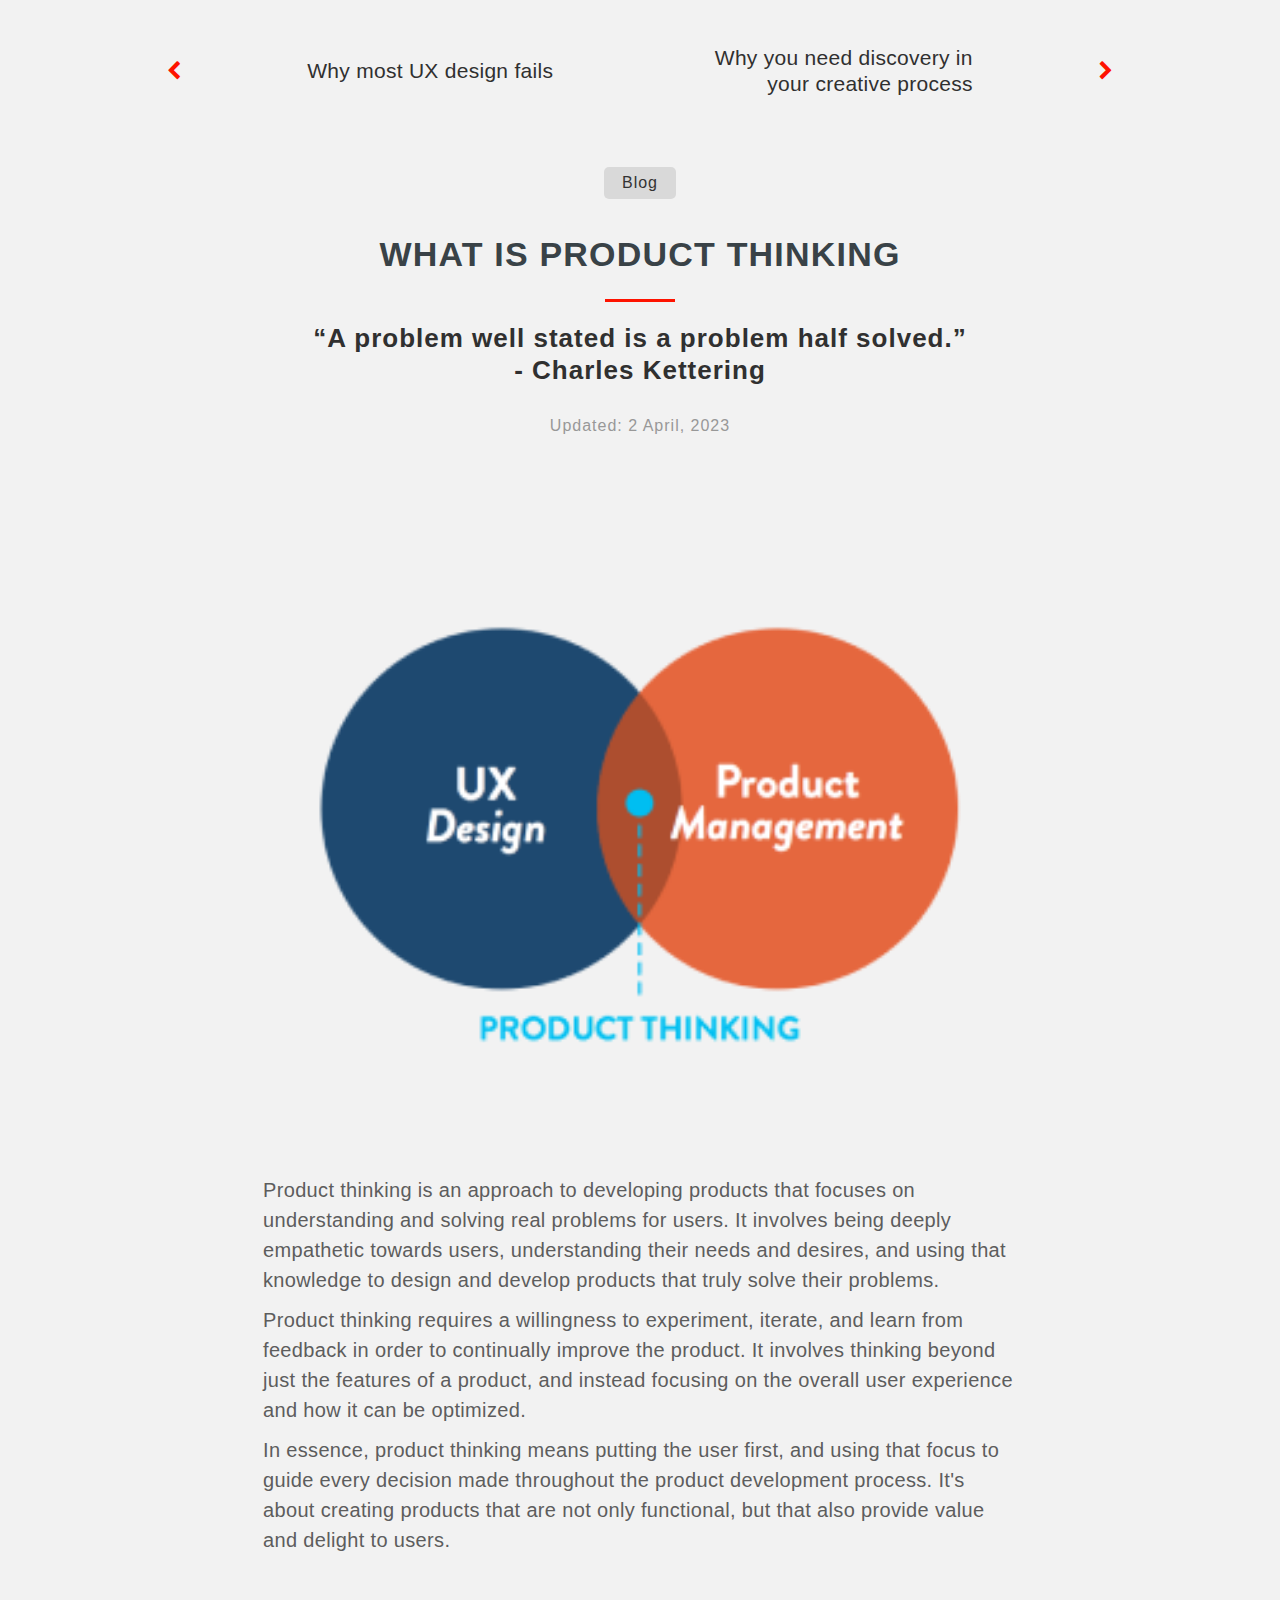
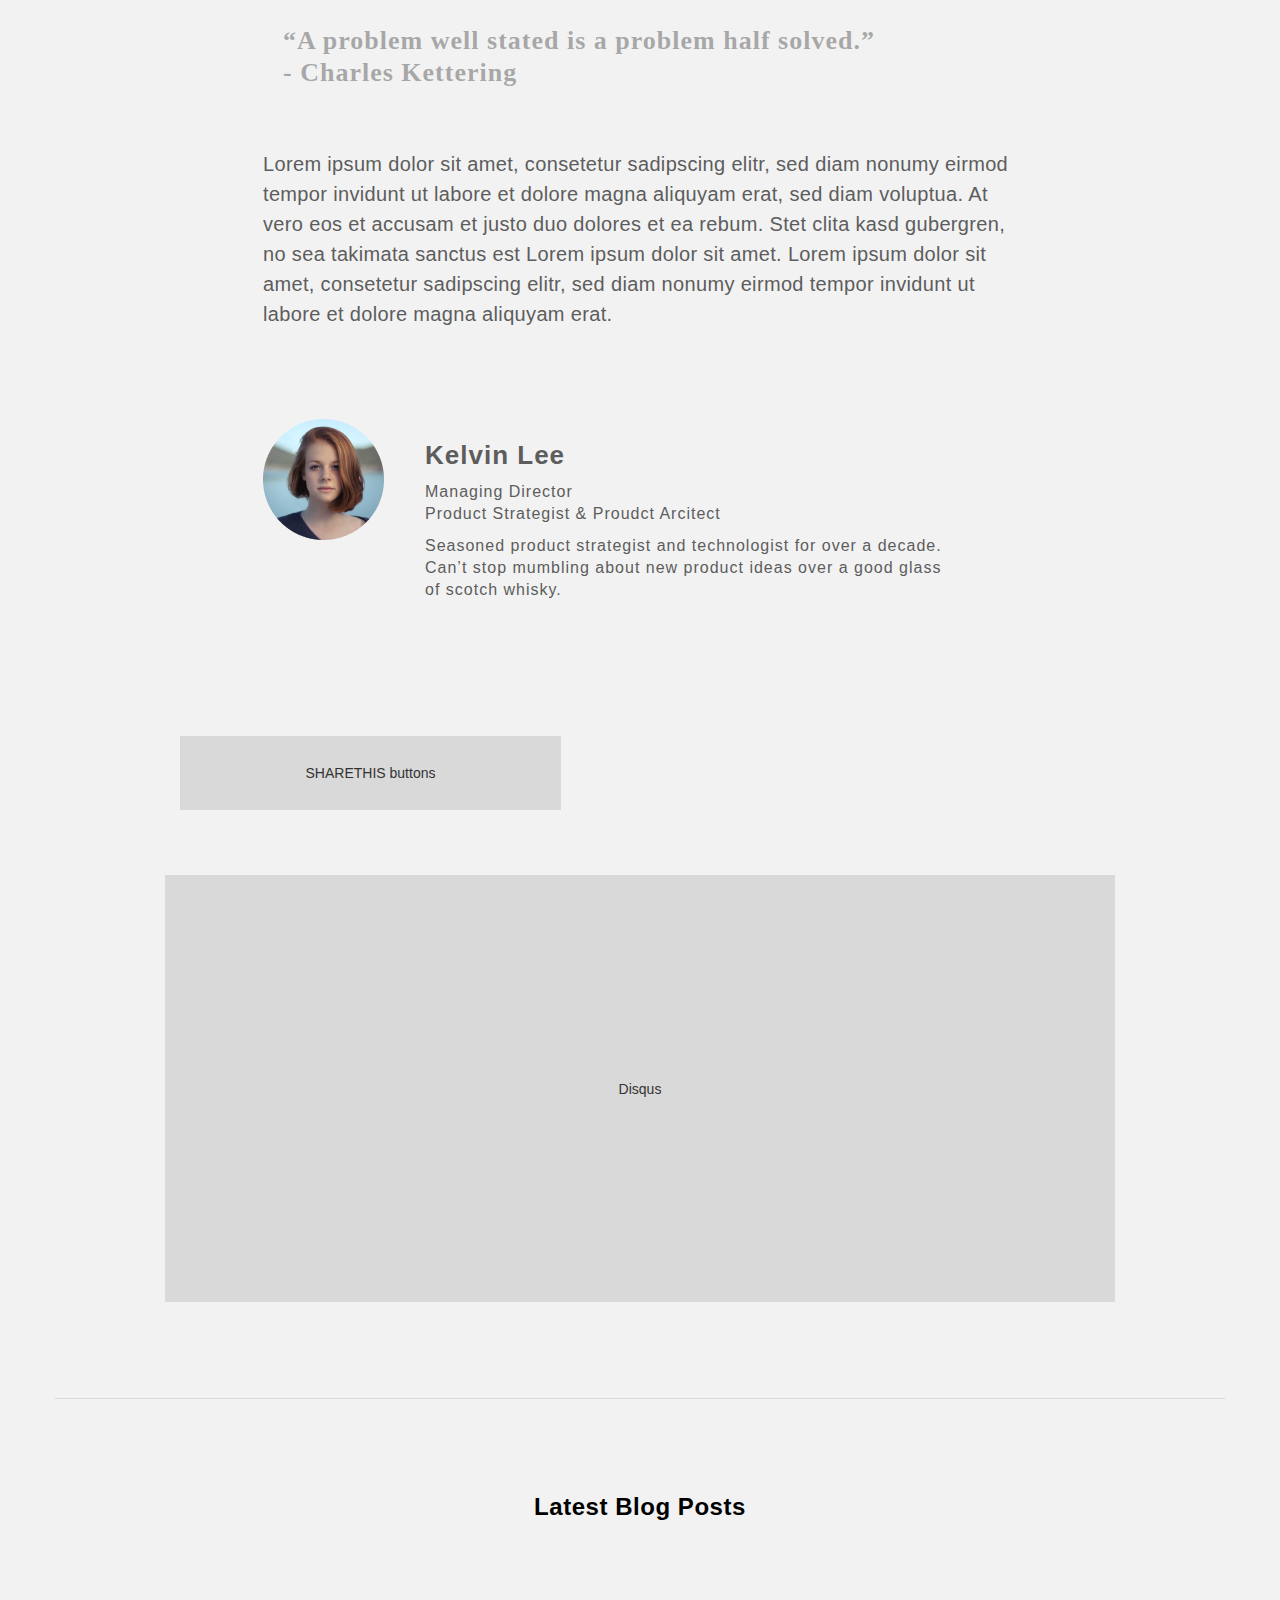
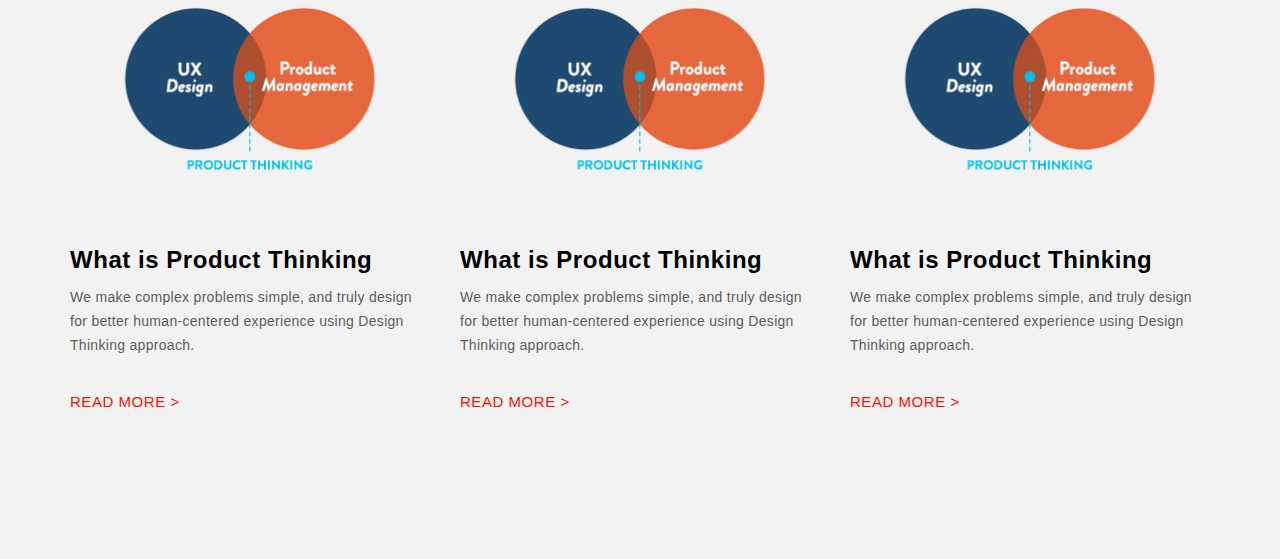
==== innerdetails.html @ 3c63fa96 "made  details page" ====
<!DOCTYPE html>
<html lang="en">

<head>
    <meta charset="UTF-8">
    <meta http-equiv="X-UA-Compatible" content="IE=edge">
    <meta name="viewport" content="width=device-width, initial-scale=1.0">
    <!-- <link rel="stylesheet" href="/styles/global.css"> -->
    <title>Document</title>
    <link rel="stylesheet" href="https://maxcdn.bootstrapcdn.com/bootstrap/3.3.7/css/bootstrap.min.css"
        integrity="sha384-BVYiiSIFeK1dGmJRAkycuHAHRg32OmUcww7on3RYdg4Va+PmSTsz/K68vbdEjh4u" crossorigin="anonymous">
    <link rel="stylesheet" href="https://cdnjs.cloudflare.com/ajax/libs/font-awesome/4.7.0/css/font-awesome.min.css">

    <link rel="stylesheet" href="/styles/blogListing.css">
    <link rel="stylesheet" href="/styles/innerdetails.css">
</head>

<body>
    <main>
        <section class="container">
            <div class="row blogs-slider">
                <i class="fa fa-chevron-right" aria-hidden="true"></i>

                <p class="col-xs-6 text-left blog-slider--title"> Why most UX design fails </p>
                <p class="col-xs-6 text-right blog-slider--title"> Why you need discovery in your creative process</p>

                <i class="fa fa-chevron-left" aria-hidden="true"></i>
            </div>
        </section>

        <section class="container blog-header">
            <div class="row text-center  ">
                <div class="col-md-12">
                    <p class="blog-header--badge">Blog</>
                    <h1 class="blog-header--title">WHAT IS PRODUCT THINKING</h1>

                    <hr class="line">
                    <h2 class="blog-header--subtitle">“A problem well stated is a problem half solved.”<br>
                        - Charles Kettering</h2>

                    <p class="posted-date">Updated: 2 April, 2023</p>
                </div>
            </div>
        </section>

        <article class="container blog-details">
            <img class="blog-image" src="/blogs.png" alt="blog image">

            <div class="blog-description">

                <p> Product thinking is an approach to developing products that focuses on understanding and solving
                    real
                    problems for users. It involves being deeply empathetic towards users, understanding their needs and
                    desires, and using that knowledge to design and develop products that truly solve their problems.
                </p>
                <p>
                    Product thinking requires a willingness to experiment, iterate, and learn from feedback in order to
                    continually improve the product. It involves thinking beyond just the features of a product, and
                    instead
                    focusing on the overall user experience and how it can be optimized.</p>
                <p>
                    In essence, product thinking means putting the user first, and using that focus to guide every
                    decision
                    made throughout the product development process. It's about creating products that are not only
                    functional, but that also provide value and delight to users.</p>

                <blockquote>
                    <p> “A problem well stated is a problem half solved.”
                        <br> - Charles Kettering
                    </p>
                </blockquote>

                <p>Lorem ipsum dolor sit amet, consetetur sadipscing elitr, sed diam nonumy eirmod tempor invidunt ut
                    labore
                    et dolore magna aliquyam erat, sed diam voluptua. At vero eos et accusam et justo duo dolores et ea
                    rebum. Stet clita kasd gubergren, no sea takimata sanctus est Lorem ipsum dolor sit amet. Lorem
                    ipsum
                    dolor sit amet, consetetur sadipscing elitr, sed diam nonumy eirmod tempor invidunt ut labore et
                    dolore
                    magna aliquyam erat.</p>

            </div>



            <div class="author-details">
                <img class="author-image" src="/author.png" alt="author image">
                <div class="author-description">
                    <h3 class="author-name">Kelvin Lee</h3>
                    <p>Managing Director<br>Product Strategist & Proudct Arcitect</p>
                    <p>Seasoned product strategist and technologist for over a decade. Can’t
                        stop mumbling about new product ideas over a good glass of scotch whisky. </p>
                </div>
            </div>


            <div class="share-this text">SHARETHIS buttons</div>

            <div class="disqus">Disqus</div>

        </article>

        <section class="container blog-list">
            <div class="row">
                <h2 class="text-center blog-list--title">Latest Blog Posts</h2>

                <div class="blogs-container">

                    <div class="col-sm-6  col-lg-4 blog-item">
                        <img class="blog-item--image" src="/blogs.png" alt="blog image">
                        <div>
                            <h3 class="blog-list--title">What is Product Thinking</h3>
                            <p class="blog-item--description">
                                We make complex problems simple, and truly design for better human-centered
                                experience using Design Thinking approach.</p>
                            <a href="#" class="blog-item--link">Read More &gt; </a>
                        </div>
                    </div>

                    <div class="col-sm-6  col-lg-4 blog-item">
                        <img class="blog-item--image" src="/blogs.png" alt="blog image">
                        <div>
                            <h3 class="blog-list--title">What is Product Thinking</h3>
                            <p class="blog-item--description">
                                We make complex problems simple, and truly design for better human-centered
                                experience using Design Thinking approach.</p>
                            <a href="#" class="blog-item--link">Read More &gt; </a>
                        </div>
                    </div>

                    <div class="col-sm-6  col-lg-4 blog-item">
                        <img class="blog-item--image" src="/blogs.png" alt="blog image">
                        <div>
                            <h3 class="blog-list--title">What is Product Thinking</h3>
                            <p class="blog-item--description">
                                We make complex problems simple, and truly design for better human-centered
                                experience using Design Thinking approach.</p>
                            <a href="#" class="blog-item--link">Read More &gt; </a>
                        </div>
                    </div>

                </div>

        </section>

    </main>
</body>

</html>
---- styles/blogListing.css ----
body{
    background: #F2F2F2;
}

.blog-header{
    margin-block-start: 40px;
    margin-block-end: 40px;
}

.blog-header--badge{
    background: #D9D9D9;
    border-radius: 5px;
    display: inline-block;
    padding-inline: 18px;

    /* font-family: 'Axiforma'; */
    font-weight: 400;
    font-size: 16px;
    line-height: 32px;
    letter-spacing: 1px;

}

.blog-header--title{
    /* font-family: 'Axiforma'; */
   font-weight: 700;
   font-size: 24px;
   line-height: 28px;
   letter-spacing: 1.2px;
   color: #394247;
}

.blog-header--subtitle{
    /* font-family: 'Axiforma'; */
    font-weight: 700;
    font-size: 20px;
    line-height: 32px;
    letter-spacing: 1px;
    color: #303030;
}

.line{
    height:3px; width:70px; border-width:0; color:#FE1300; background-color:#FE1300;
}


/* blog listing  */

.blog-list{
    border-top: none;
    padding-block-start: 40px;
    padding-block-end: 100px;
}

.blog-list--title{
    /* font-family: 'Axiforma'; */
    font-weight: 700;
    font-size: 20px;
    line-height: 15px;
    letter-spacing: 0.54px;
    color: #000000;
}

.blogs-container{
   padding-block-start: 60px;
   display: flex;
   align-items: center;
   flex-wrap: wrap;
   justify-content: center;   
   gap: 53px 0px; 
}

.blog-item{
    /* border: 1px solid red; */
}

.blog-item--image{
    width: 100%;
    height: auto;
    object-fit: cover;
    object-position: center;

    margin-block-end: 37px;
}

.blog-item--description{
    /* font-family: 'Axiforma'; */
    font-weight: 400;
    font-size: 14px;
    line-height: 24px;
    letter-spacing: 0.298667px;
    color: #5D5D5D;
    
    margin-block-end: 37px;
    margin-block-start: 18px;
}

.blog-item--link{
    /* font-family: 'Axiforma'; */
    font-weight: 400;
    font-size: 15px;
    line-height: 15px;
    display: block;
    text-align: right;
    letter-spacing: 0.54px;
    text-transform: uppercase;
    color: #FE1300;
}




@media (min-width: 768px) { 
    .blog-header{
        margin-block-start: 70px;
        margin-block-end: 90px;

    }

    .blog-header--title{
        font-size: 34px;
        line-height: 50px;
    }

    .blog-header--subtitle{
        font-size: 26px;
    }

    .blog-list{
        border-top: 1px solid #D9D9D9;
        padding-block-start: 80px;
        padding-block-end: 150px;
    }

    .blog-list--title{
        font-size: 24px;
    }

    .blogs-container{
        padding-block-start: 70px;
        gap: 70px 0px; 

    }


    .blog-item--link{
        text-align: left;
    }
    
    
    

 }
---- styles/innerdetails.css ----
blockquote{
    border: none;
    margin : 0;
}

/* blog slider  */

.blogs-slider{
    display: flex;
    justify-content: space-between;
    align-items: center;

    margin-block-start: 38px;
}

.blog-slider--title{
    margin: 0;

    /* font-family: 'Axiforma'; */
    font-weight: 350;
    font-size: 16px;
    line-height: 26px;
    letter-spacing: 0.28px;
    color: #303030;
    max-width: 25ch;
}

i.fa {
    color: #FE1300;
    transform: matrix(-1, 0, 0, 1, 0, 0);
    font-size: 20px;
    display: inline;
}

/* blog header  */
.blog-header{
    margin-block-end: 10px;
    
}

.posted-date{
    /* font-family: 'Axiforma'; */
    font-weight: 400;
    font-size: 16px;
    line-height: 32px;
    letter-spacing: 1px;
    color: #989898;

    margin-top: 24px;
}

/* blog details  */
.blog-details{
    max-width:950px;
}

.blog-image{
    width: 100%;
    height: auto;
    object-fit: cover;
    object-position: center;
    margin-block: 40px;
}

.blog-description, .author-details{
    max-width: 754px;
   margin: 0 auto;
}

.blog-description p {
    /* font-family: 'Axiforma'; */
    font-weight: 400;
    font-size: 20px;
    line-height: 30px;
    letter-spacing: 0.341333px;
    color: #5D5D5D;
}

.blog-description blockquote p{
    font-family: 'Playfair Display';
    font-weight: 700;
    font-size: 26px;
    line-height: 32px;
    letter-spacing: 1px;
    color: rgba(93, 93, 93, 0.5);

    margin-block: 50px;

}


/* author box  */

.author-details{
    margin-block: 65px 80px;
    display: flex;
    flex-wrap: wrap;
    gap: 41px;
}

.author-image{
    width: 121px;
    height: 121px;
}

.author-name{
    /* font-family: 'Axiforma'; */
    font-weight: 700;
    font-size: 26px;
    line-height: 32px;
    letter-spacing: 1px;
    color: #5D5D5D;
    
}

.author-description{
    /* font-family: 'Axiforma'; */
    font-weight: 400;
    font-size: 16px;
    line-height: 22px;
    letter-spacing: 1px;
    color: #5D5D5D;
    max-width: 60ch;
}


/* share this container  */
.share-this{
    width: 381px;
    height: 74px;
    background: #D9D9D9;
    display: none;
}

.disqus{
    height: 427px;
    background: #D9D9D9;

    margin-inline: -15px;
    margin-block-end: 80px;

    display: flex;
    justify-content: center;
    align-items: center;
    

}

/* .container{
    border: 1px solid #000;
} */




/* media query */

@media (min-width: 768px) {
    .blogs-slider{    
        margin-block-start: 45px;
    }

    .blog-slider--title{
        font-size: 21px;
    }

    .blog-header{
        margin-block-end: 70px;
        
    }

    .blog-image{
        margin-block: 70px;
    }

    .author-details{
        margin-block: 90px 125px;
        flex-wrap: nowrap;
    }

    .share-this{
        display: block;
        display: flex;
        justify-content: center;
        align-items: center;
    }

    .disqus{
        margin-block: 65px 96px;
    }

}
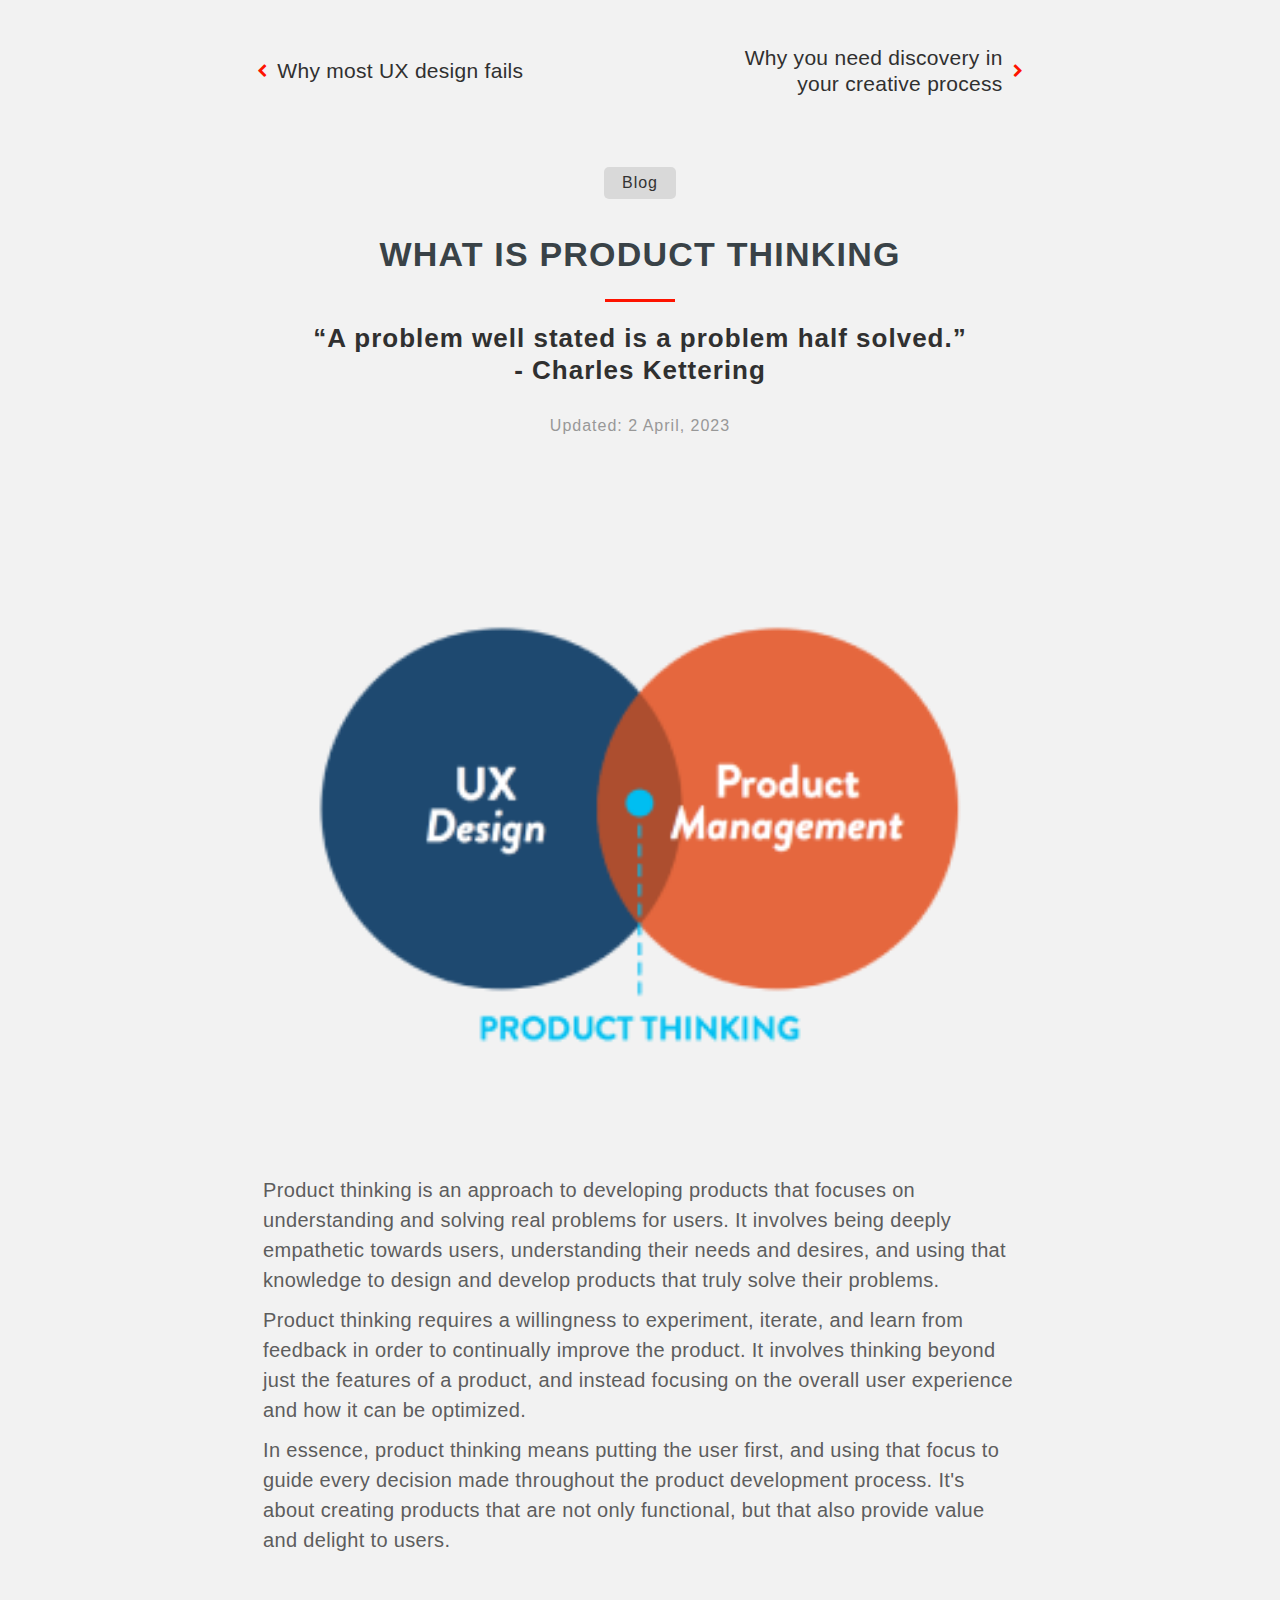
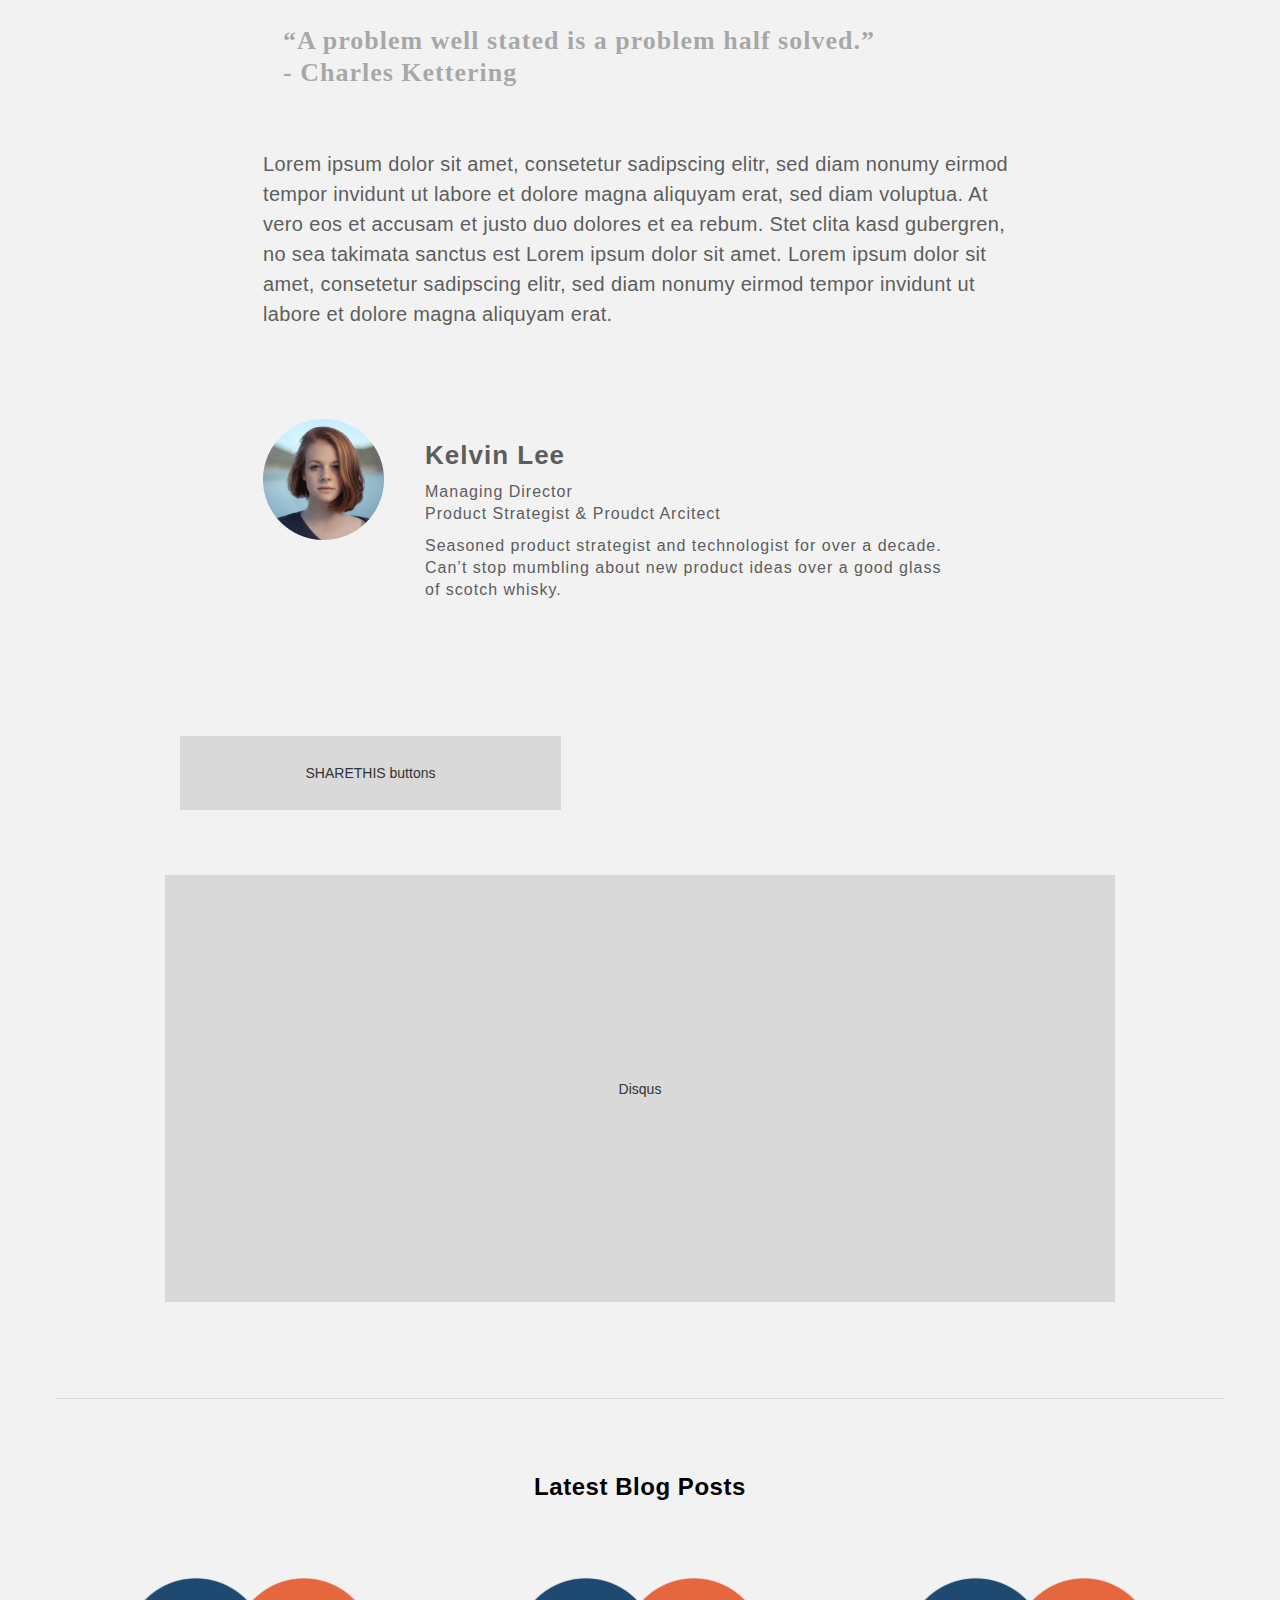
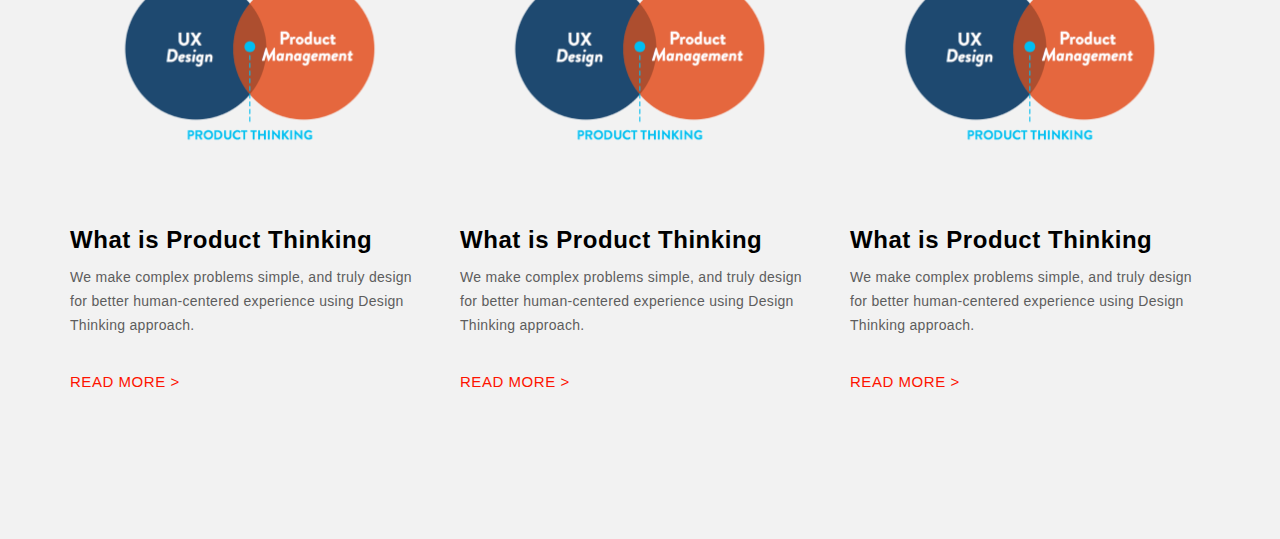
==== commit 327d5b05: "inner pages completed" ====
--- a/innerdetails.html
+++ b/innerdetails.html
@@ -17,14 +17,18 @@
 
 <body>
     <main>
-        <section class="container">
-            <div class="row blogs-slider">
+
+        <section class="blogs-slider container">
+            <div class="blogs-slider--info">
                 <i class="fa fa-chevron-right" aria-hidden="true"></i>
+                <p class="text-left blog-slider--title"> Why most UX design fails </p>
+            </div>
 
-                <p class="col-xs-6 text-left blog-slider--title"> Why most UX design fails </p>
-                <p class="col-xs-6 text-right blog-slider--title"> Why you need discovery in your creative process</p>
+            <div class="blogs-slider--info">
+                <p class="blog-slider--title text-right"> Why you need discovery in your creative process</p>
 
                 <i class="fa fa-chevron-left" aria-hidden="true"></i>
+
             </div>
         </section>
 
@@ -108,36 +112,58 @@
 
                     <div class="col-sm-6  col-lg-4 blog-item">
                         <img class="blog-item--image" src="/blogs.png" alt="blog image">
+
                         <div>
+                            <span class=" blog-author">
+                                <img class="blog-author-img" src="/author.png" alt="author">
+                                <p>Kelvin Lee</p>
+                            </span>
+
                             <h3 class="blog-list--title">What is Product Thinking</h3>
-                            <p class="blog-item--description">
+                            <p class="hidden-xs blog-item--description">
                                 We make complex problems simple, and truly design for better human-centered
                                 experience using Design Thinking approach.</p>
-                            <a href="#" class="blog-item--link">Read More &gt; </a>
+                            <a href="#" class="hidden-xs  blog-item--link">Read More &gt; </a>
                         </div>
+
                     </div>
 
                     <div class="col-sm-6  col-lg-4 blog-item">
                         <img class="blog-item--image" src="/blogs.png" alt="blog image">
+
                         <div>
+                            <span class=" blog-author">
+                                <img class="blog-author-img" src="/author.png" alt="author">
+                                <p>Kelvin Lee</p>
+                            </span>
+
                             <h3 class="blog-list--title">What is Product Thinking</h3>
-                            <p class="blog-item--description">
+                            <p class="hidden-xs blog-item--description">
                                 We make complex problems simple, and truly design for better human-centered
                                 experience using Design Thinking approach.</p>
-                            <a href="#" class="blog-item--link">Read More &gt; </a>
+                            <a href="#" class="hidden-xs  blog-item--link">Read More &gt; </a>
                         </div>
+
                     </div>
 
                     <div class="col-sm-6  col-lg-4 blog-item">
                         <img class="blog-item--image" src="/blogs.png" alt="blog image">
+
                         <div>
+                            <span class=" blog-author">
+                                <img class="blog-author-img" src="/author.png" alt="author">
+                                <p>Kelvin Lee</p>
+                            </span>
+
                             <h3 class="blog-list--title">What is Product Thinking</h3>
-                            <p class="blog-item--description">
+                            <p class="hidden-xs blog-item--description">
                                 We make complex problems simple, and truly design for better human-centered
                                 experience using Design Thinking approach.</p>
-                            <a href="#" class="blog-item--link">Read More &gt; </a>
+                            <a href="#" class="hidden-xs  blog-item--link">Read More &gt; </a>
                         </div>
+
                     </div>
+
 
                 </div>
 
--- a/styles/innerdetails.css
+++ b/styles/innerdetails.css
@@ -12,6 +12,13 @@
 
     margin-block-start: 38px;
 }
+
+.blogs-slider--info{
+    display: flex;
+    align-items: center;
+    gap:10px;
+}
+
 
 .blog-slider--title{
     margin: 0;
@@ -25,7 +32,7 @@
     max-width: 25ch;
 }
 
-i.fa {
+i {
     color: #FE1300;
     transform: matrix(-1, 0, 0, 1, 0, 0);
     font-size: 20px;
@@ -137,13 +144,47 @@
     background: #D9D9D9;
 
     margin-inline: -15px;
-    margin-block-end: 80px;
+    margin-block-end: 40px;
 
     display: flex;
     justify-content: center;
     align-items: center;
-    
-
+}
+
+/* blog items mobile  */
+.blog-item{
+    display: flex;
+    flex-direction: row-reverse;
+    gap: 30px;
+}
+
+.blog-item--image{
+    width: 100%;
+    max-width: 100px;
+
+    margin-block-end: 0px;
+}
+
+.blog-author{
+    display: flex ;
+    gap: 12px;
+
+}
+
+.blog-author-img{
+    width: 18.71px;
+    height: 18.58px;
+}
+
+.blog-list--title{
+    /* font-family: 'Axiforma'; */
+   font-weight: 700;
+   font-size: 16px;
+   line-height: 22px;
+   letter-spacing: 1px;
+   color: #394247;
+
+   margin-block: 0;
 }
 
 /* .container{
@@ -189,4 +230,32 @@
         margin-block: 65px 96px;
     }
 
-}
+    .blog-item{
+        display: flex;
+        flex-direction: column;
+    }
+
+    .blog-list--title{
+        /* font-family: 'Axiforma'; */
+        font-weight: 700;
+        font-size: 24px;
+        line-height: 15px;
+        letter-spacing: 0.54px;
+        color: #000000;
+    }
+
+    .blog-item--image{
+        width: 100%;
+        max-width: 362px;
+        height: auto;
+        object-fit: cover;
+        object-position: center;
+    
+        margin-block-end: 37px;
+    }
+
+    .blog-author{
+        display: none;
+    }
+
+}
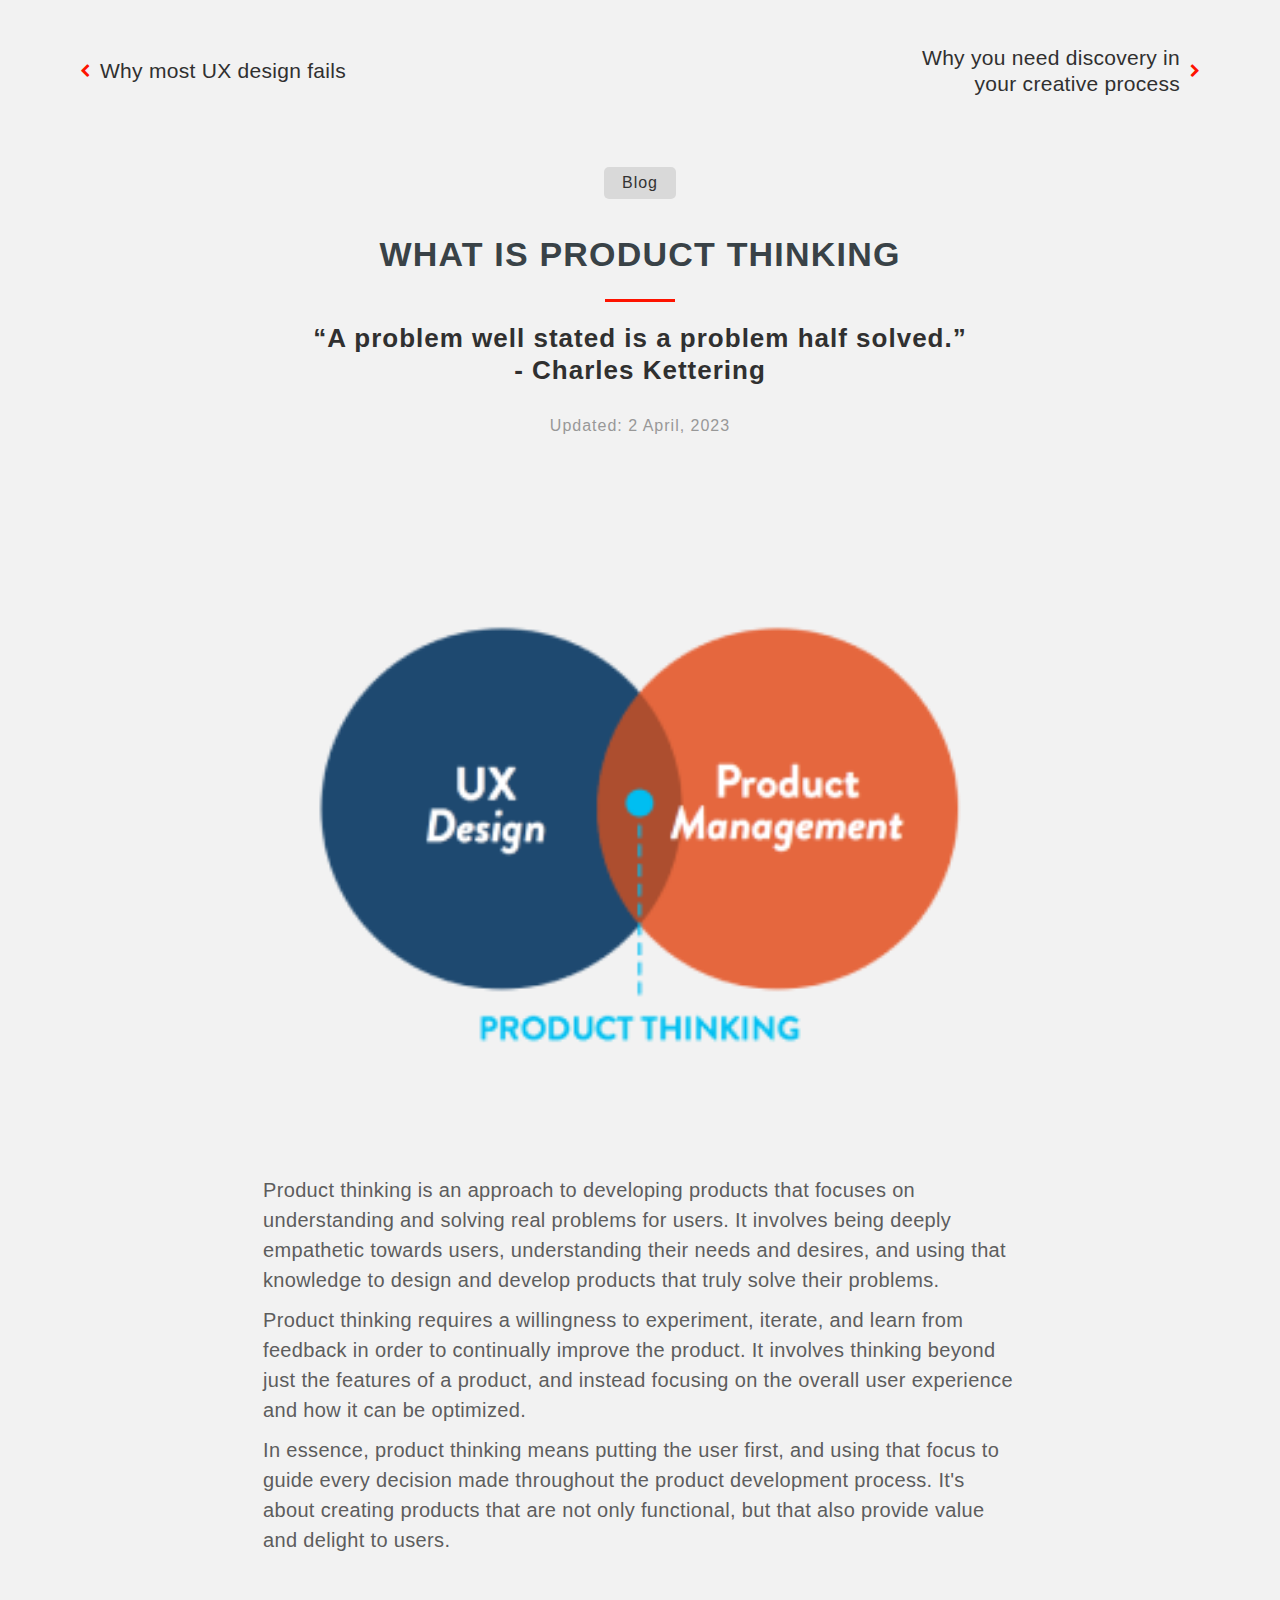
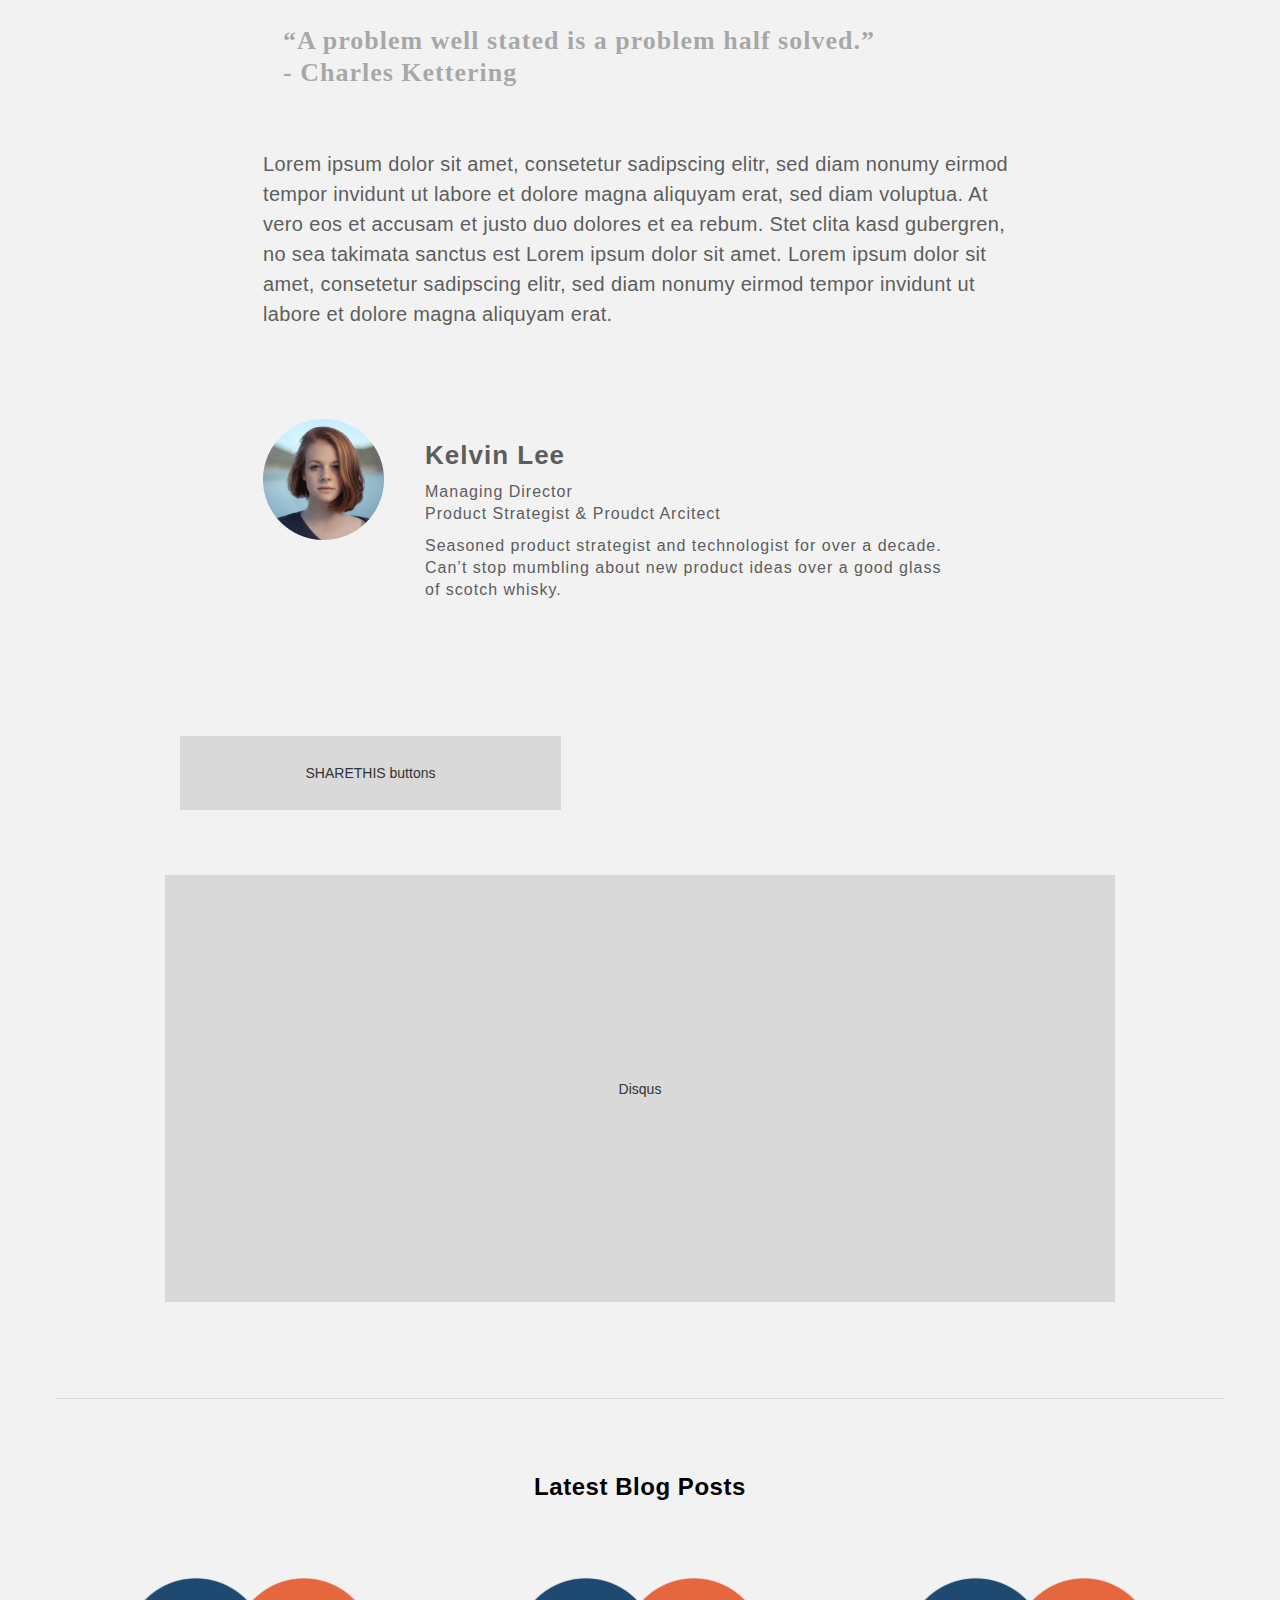
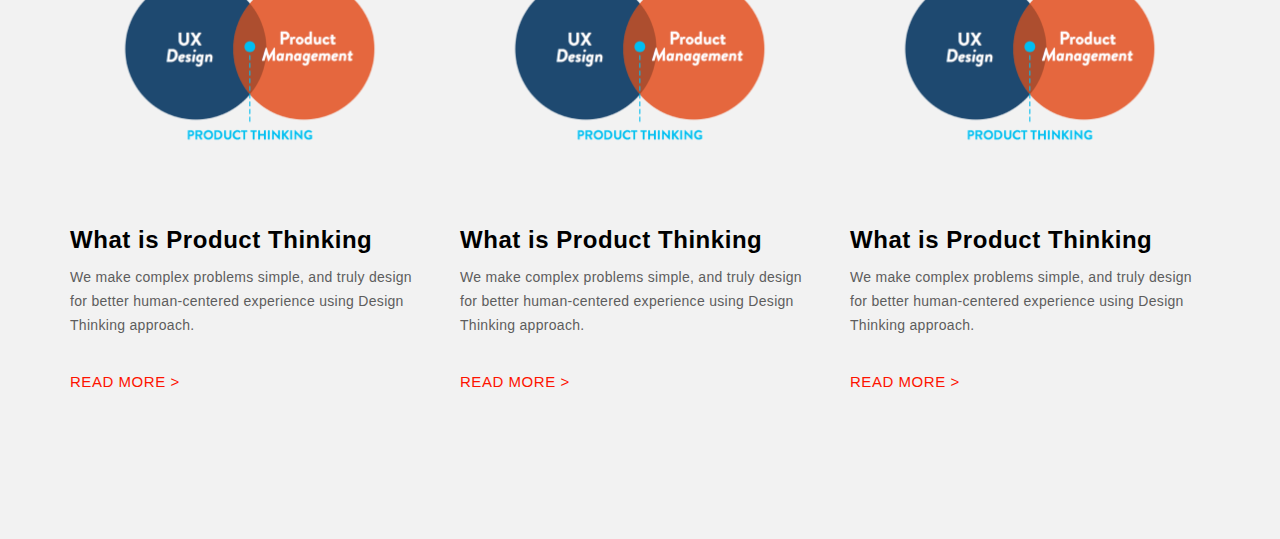
==== commit 7bf220a2: "changes on slider components" ====
--- a/innerdetails.html
+++ b/innerdetails.html
@@ -18,7 +18,7 @@
 <body>
     <main>
 
-        <section class="blogs-slider container">
+        <section class="blogs-slider ">
             <div class="blogs-slider--info">
                 <i class="fa fa-chevron-right" aria-hidden="true"></i>
                 <p class="text-left blog-slider--title"> Why most UX design fails </p>
--- a/styles/innerdetails.css
+++ b/styles/innerdetails.css
@@ -10,7 +10,10 @@
     justify-content: space-between;
     align-items: center;
 
+    margin: 0 auto;
     margin-block-start: 38px;
+
+    max-width: 1120px;
 }
 
 .blogs-slider--info{
